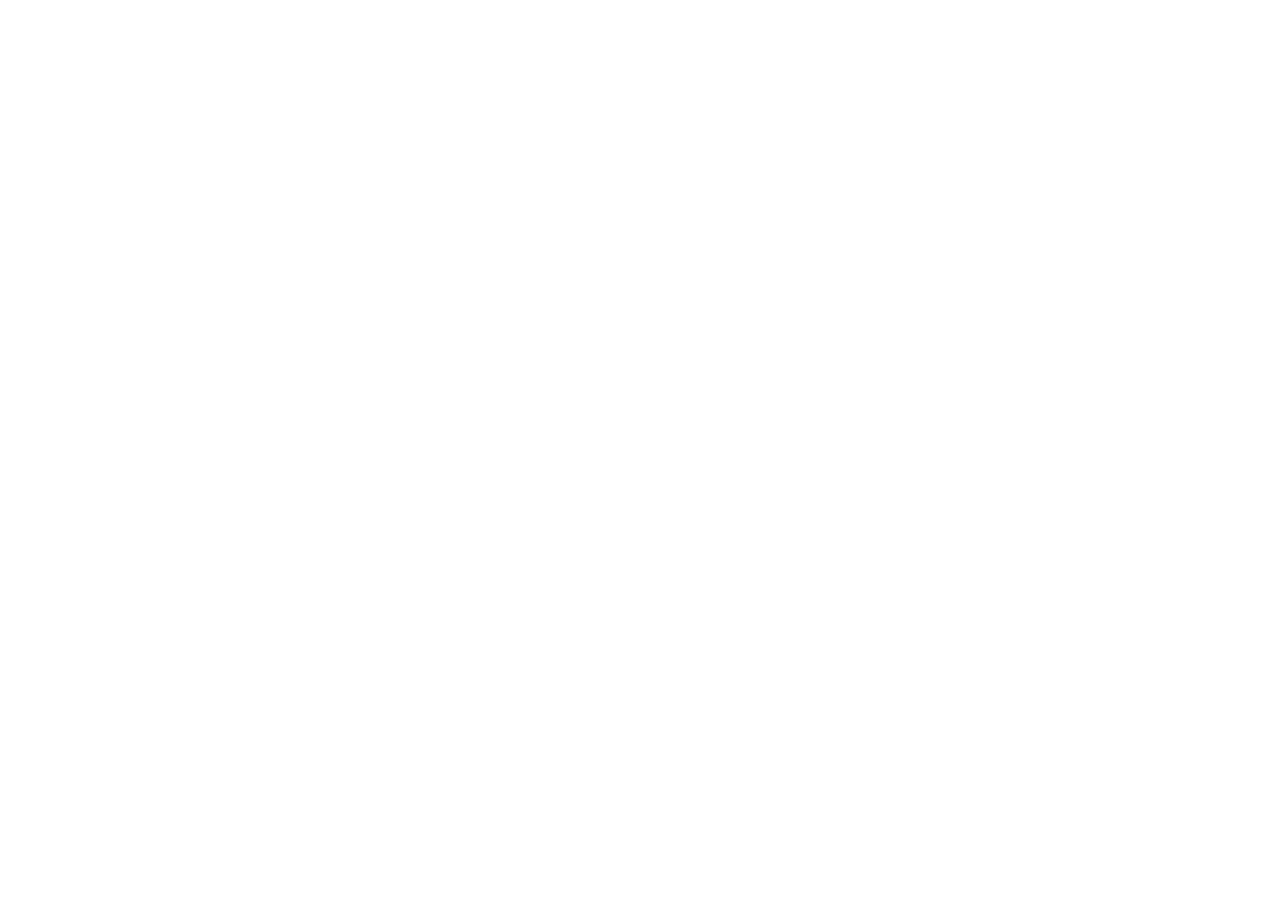
==== index.html @ 2a10653f "add index.html" ====
<!DOCTYPE html>
<html lang="ru">
  <head>
    <meta charset="UTF-8" />
    <meta name="viewport" content="width=device-width, initial-scale=1.0" />
    <title>Project 2 portfolio</title>
  </head>
  <body></body>
</html>
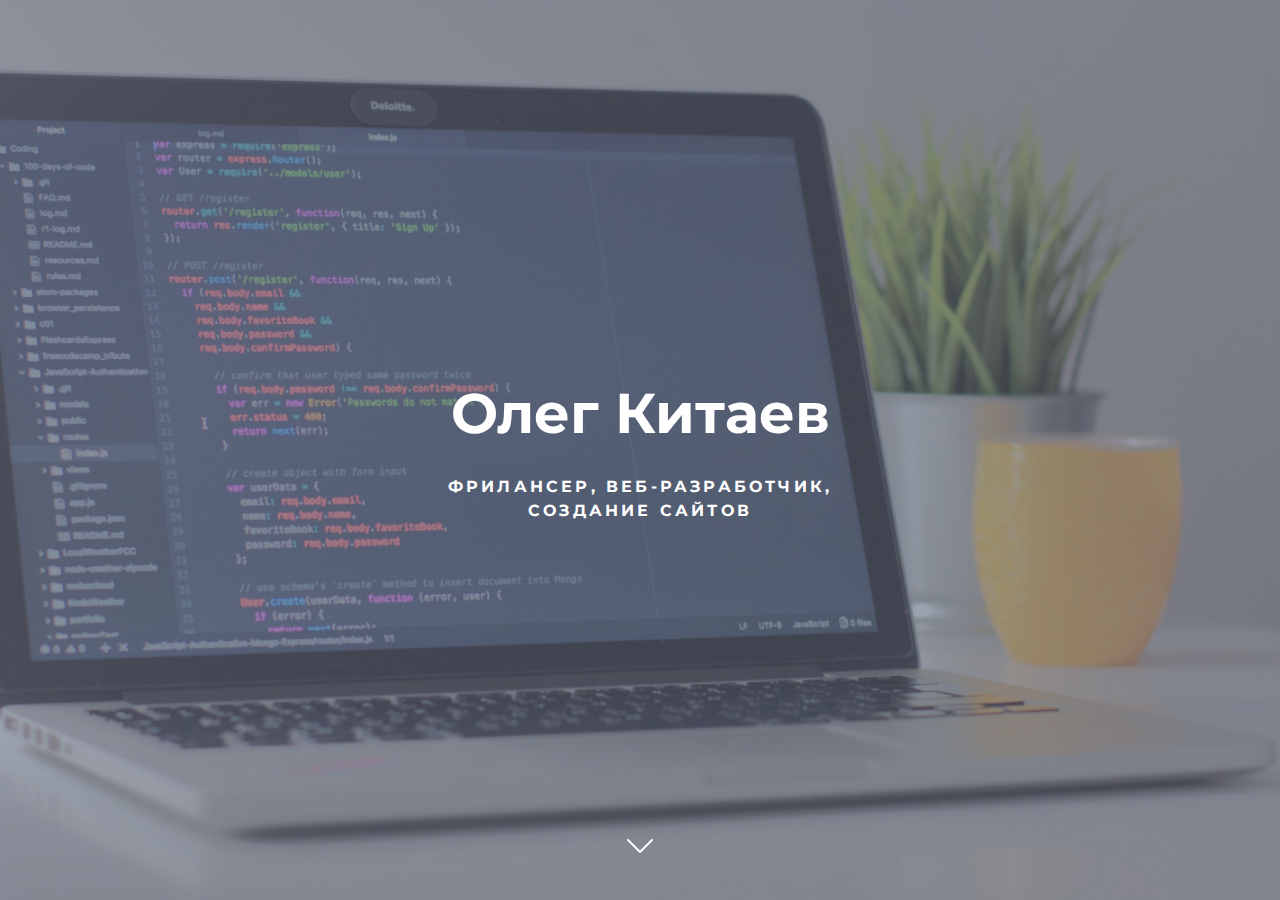
==== commit d69bd9af: "add header section" ====
--- a/index.html
+++ b/index.html
@@ -4,6 +4,19 @@
     <meta charset="UTF-8" />
     <meta name="viewport" content="width=device-width, initial-scale=1.0" />
     <title>Project 2 portfolio</title>
+    <link rel="stylesheet" href="./css/main.css" />
   </head>
-  <body></body>
+  <body>
+    <div class="header">
+  
+        <h1 class="header-title">Олег Китаев</h1>
+        <p class="header-subtitle">
+          фрилансер, веб-разработчик, <br />создание сайтов
+        </p>
+        <div class="header-arrow">
+          <img src="./img/chevron-down.svg" alt="Arrow" />
+        </div>
+
+    </div>
+  </body>
 </html>
--- a/css/main.css
+++ b/css/main.css
@@ -0,0 +1,59 @@
+@import url("https://fonts.googleapis.com/css2?family=Montserrat:wght@400;600;700&display=swap");
+
+/*
+font-family: 'Montserrat', sans-serif;
+*/
+
+body {
+  margin: 0;
+  font-family: "Montserrat", sans-serif;
+}
+
+h1,
+h2,
+h3,
+p {
+  margin: 0;
+}
+
+.header {
+  display: flex;
+  flex-direction: column;
+  justify-content: center;
+  align-items: center;
+  position: relative;
+
+  width: 100%;
+  height: 100vh;
+
+  background-color: #7e838c;
+  background-image: url(../img/header-bg.jpg);
+  background-size: cover;
+  background-position: center;
+
+  color: #fff;
+  text-align: center;
+
+  margin: 0 auto;
+}
+
+.header-title {
+  font-size: 56px;
+  font-weight: 700;
+  line-height: 130%; /* 72.8px */
+  margin-bottom: 25px;
+}
+
+.header-subtitle {
+  font-weight: 700;
+  line-height: 150%; /* 24px */
+  letter-spacing: 3.2px;
+  text-transform: uppercase;
+}
+
+.header-arrow {
+  width: 48px;
+  height: 48px;
+  position: absolute;
+  bottom: 30px;
+}
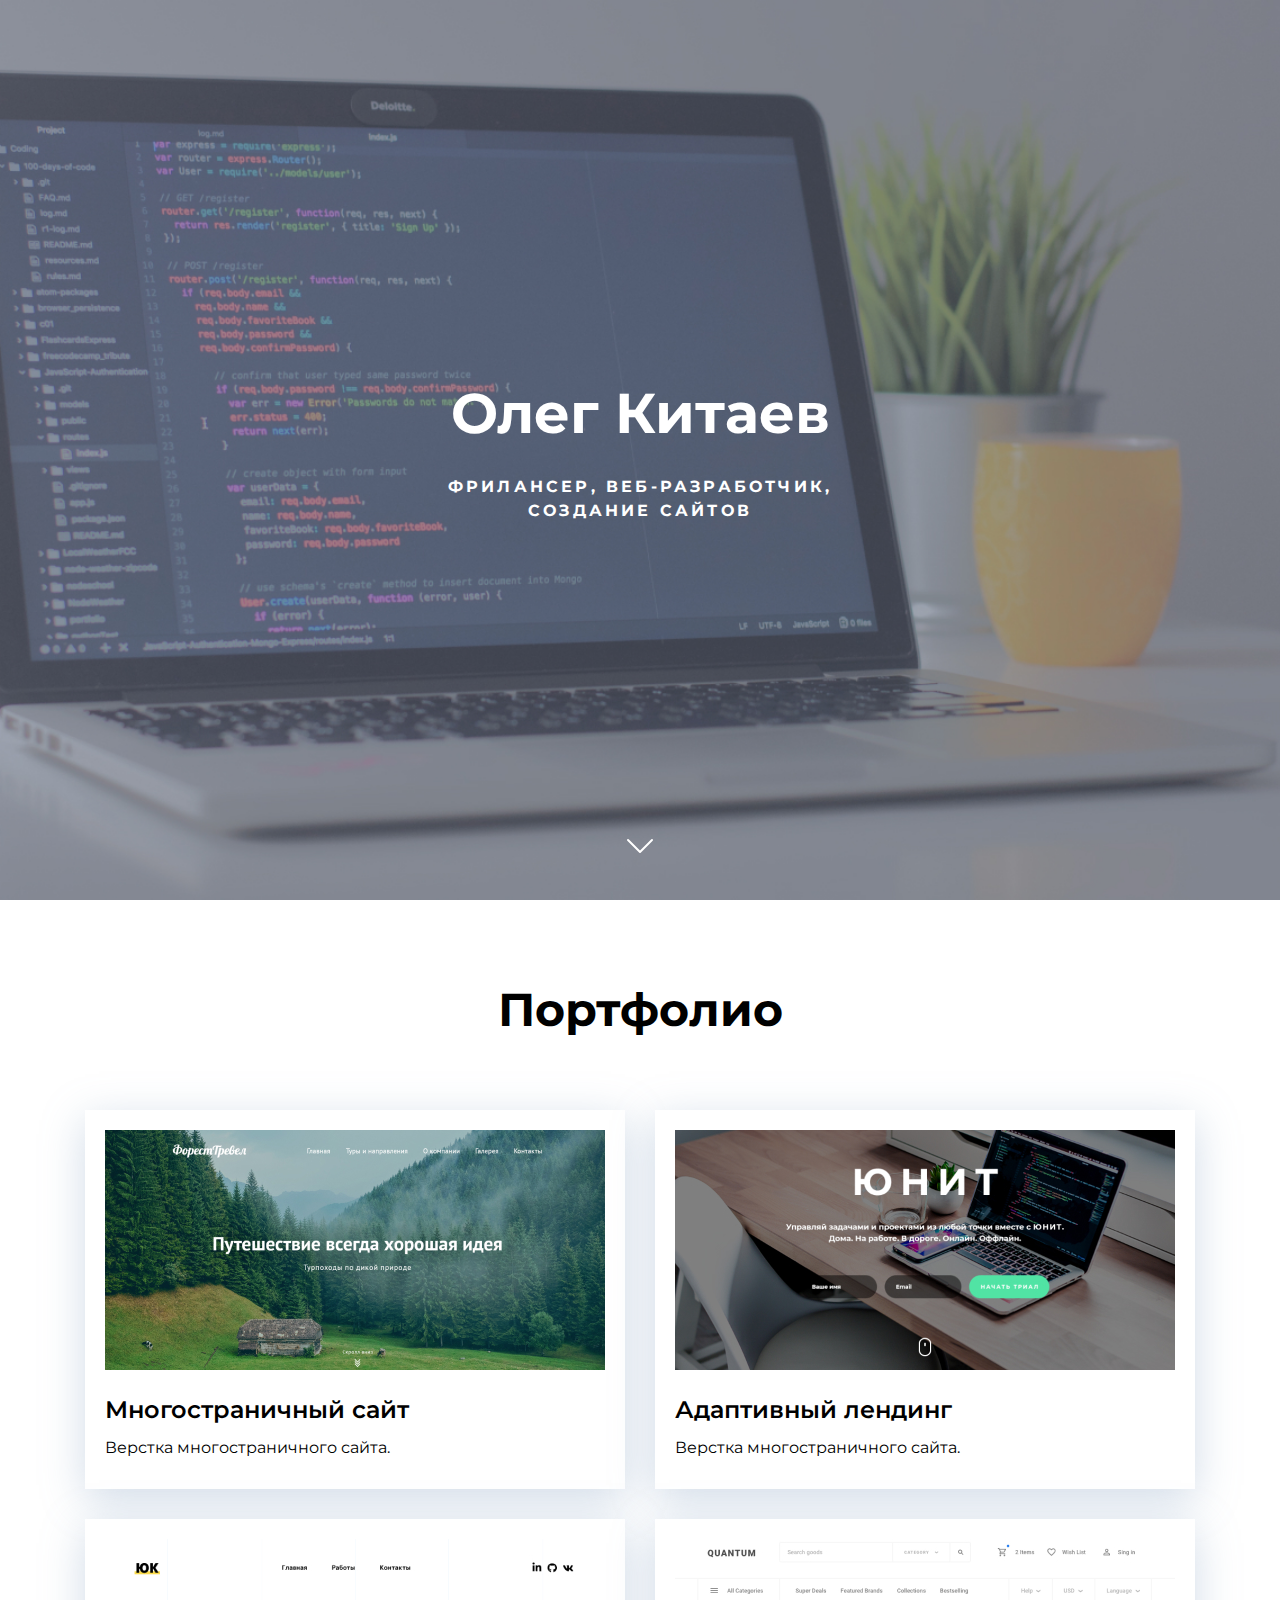
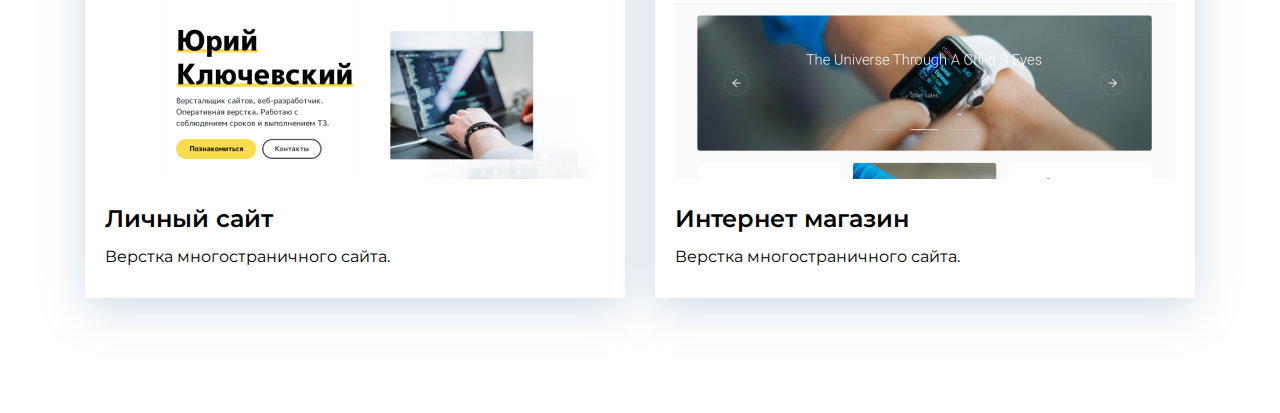
==== commit b25f97f8: "add portfolio section" ====
--- a/index.html
+++ b/index.html
@@ -8,15 +8,60 @@
   </head>
   <body>
     <div class="header">
-  
-        <h1 class="header-title">Олег Китаев</h1>
-        <p class="header-subtitle">
-          фрилансер, веб-разработчик, <br />создание сайтов
-        </p>
-        <div class="header-arrow">
-          <img src="./img/chevron-down.svg" alt="Arrow" />
+      <h1 class="header-title">Олег Китаев</h1>
+      <p class="header-subtitle">
+        фрилансер, веб-разработчик, <br />создание сайтов
+      </p>
+      <div class="header-arrow">
+        <img src="./img/chevron-down.svg" alt="Arrow" />
+      </div>
+    </div>
+
+    <section class="portfolio">
+      <div class="container">
+        <h2 class="section-header">Портфолио</h2>
+        <div class="portfolio-cards-wrapper">
+          <div class="card">
+            <img
+              class="card-img"
+              src="./img/portfolio/card-1.jpg"
+              alt="Многостраничный сайт"
+            />
+            <h3 class="card-title">Многостраничный сайт</h3>
+            <p>Верстка многостраничного сайта.</p>
+          </div>
+
+          <div class="card">
+            <img
+              class="card-img"
+              src="./img/portfolio/card-2.jpg"
+              alt="Многостраничный сайт"
+            />
+            <h3 class="card-title">Адаптивный лендинг</h3>
+            <p>Верстка многостраничного сайта.</p>
+          </div>
+
+          <div class="card">
+            <img
+              class="card-img"
+              src="./img/portfolio/card-3.jpg"
+              alt="Многостраничный сайт"
+            />
+            <h3 class="card-title">Личный сайт</h3>
+            <p>Верстка многостраничного сайта.</p>
+          </div>
+
+          <div class="card">
+            <img
+              class="card-img"
+              src="./img/portfolio/card-4.jpg"
+              alt="Многостраничный сайт"
+            />
+            <h3 class="card-title">Интернет магазин</h3>
+            <p>Верстка многостраничного сайта.</p>
+          </div>
         </div>
-
-    </div>
+      </div>
+    </section>
   </body>
 </html>
--- a/css/main.css
+++ b/css/main.css
@@ -3,6 +3,10 @@
 /*
 font-family: 'Montserrat', sans-serif;
 */
+
+* {
+  box-sizing: border-box;
+}
 
 body {
   margin: 0;
@@ -12,8 +16,21 @@
 h1,
 h2,
 h3,
-p {
+p,
+ul {
   margin: 0;
+  padding: 0;
+}
+
+.container {
+  max-width: 1140px;
+  margin: 0 auto;
+
+  padding: 0 15px;
+}
+
+.none {
+  display: none !important;
 }
 
 .header {
@@ -57,3 +74,57 @@
   position: absolute;
   bottom: 30px;
 }
+
+.portfolio {
+  padding: 80px 0 115px;
+  color: #000;
+}
+
+.section-header {
+  text-align: center;
+  font-size: 46px;
+  font-weight: 700;
+  line-height: 130%; /* 59.8px */
+  margin-bottom: 70px;
+}
+
+.portfolio-cards-wrapper {
+  display: flex;
+  flex-wrap: wrap;
+  justify-content: space-between;
+}
+
+.card {
+  max-width: 540px;
+  background-color: white;
+  padding: 20px;
+  margin-bottom: 30px;
+
+  /* card-shadow */
+  box-shadow: 0px 10px 40px 0px rgba(126, 155, 189, 0.35);
+}
+
+.card:last-child,
+.card:nth-last-child(2) {
+  margin-bottom: 0;
+}
+
+.card-img {
+  margin-bottom: 20px;
+}
+
+.card-title {
+  /* color: #000; */
+  font-size: 24px;
+  font-weight: 600;
+  line-height: 130%; /* 31.2px */
+  margin-bottom: 13px;
+}
+
+.card p {
+  /* color: #000; */
+  font-size: 16px;
+  font-weight: 400;
+  line-height: 130%; /* 20.8px */
+  margin-bottom: 10px;
+}
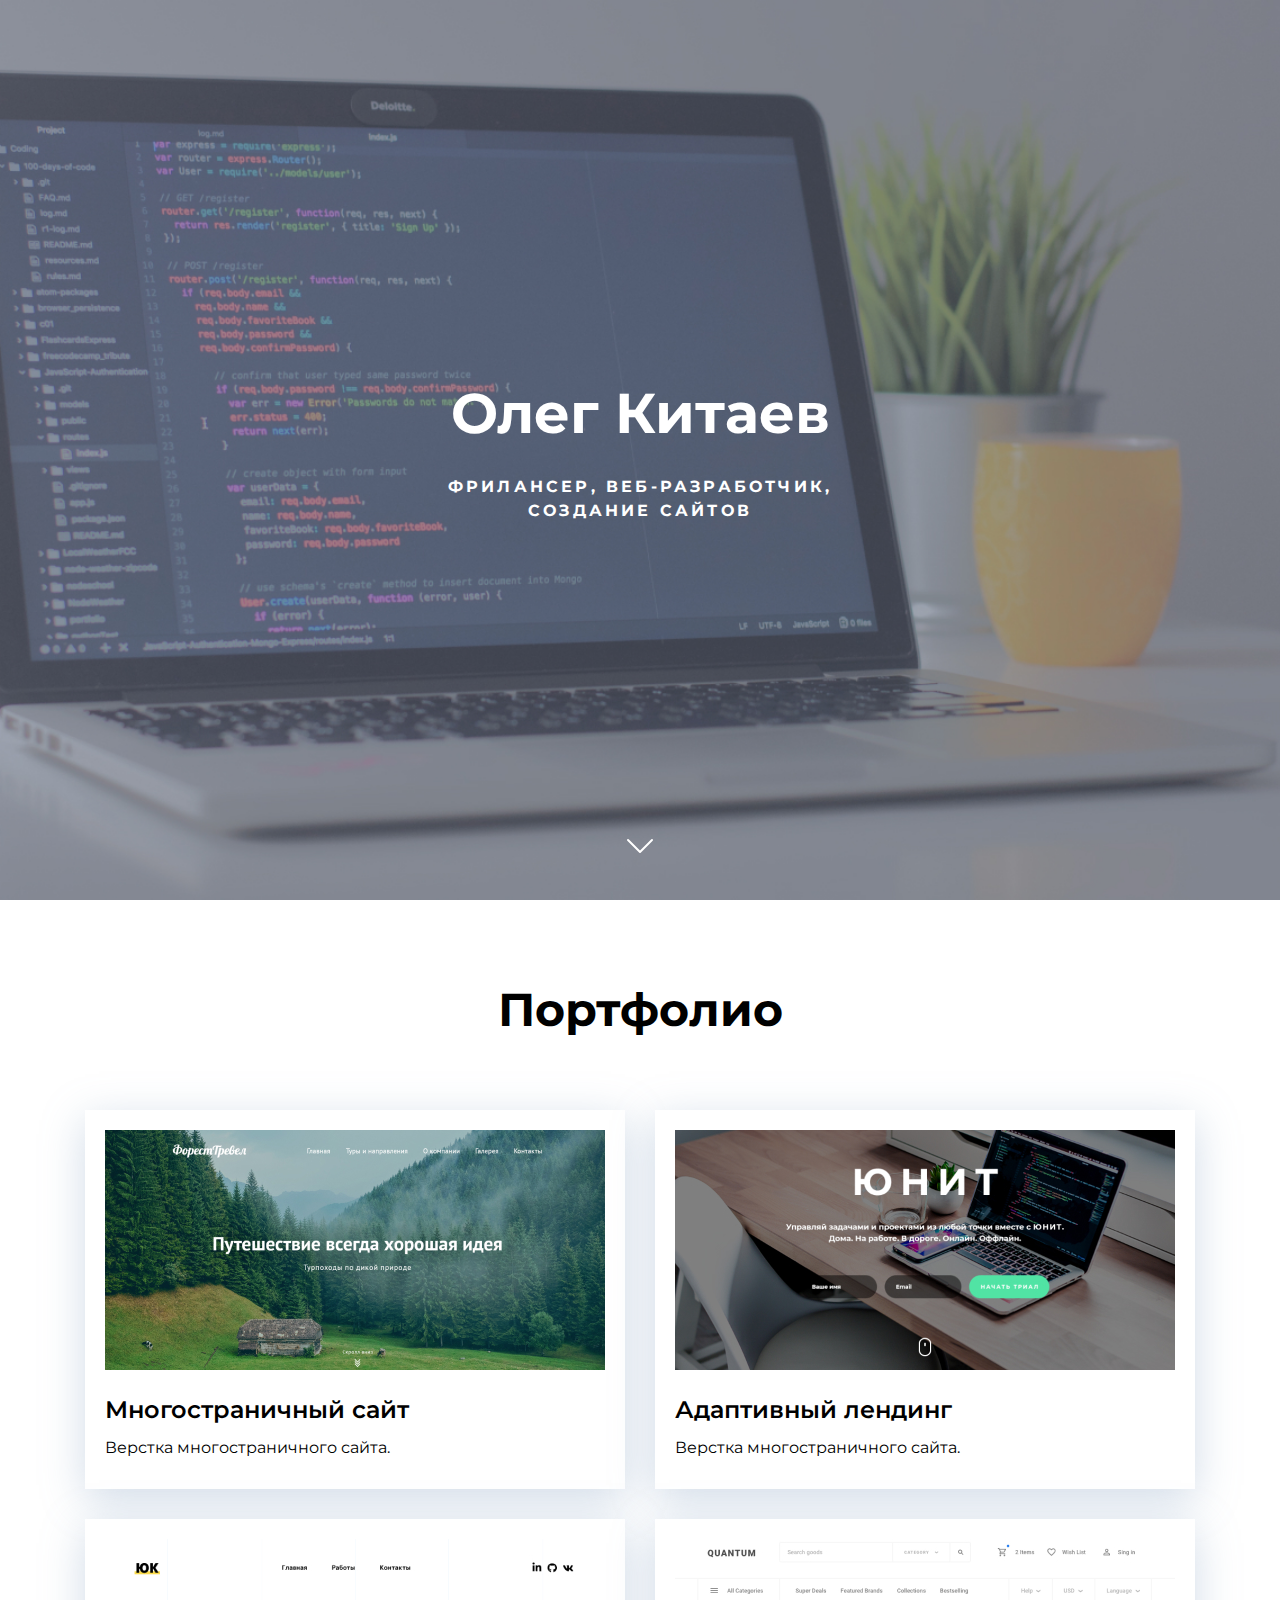
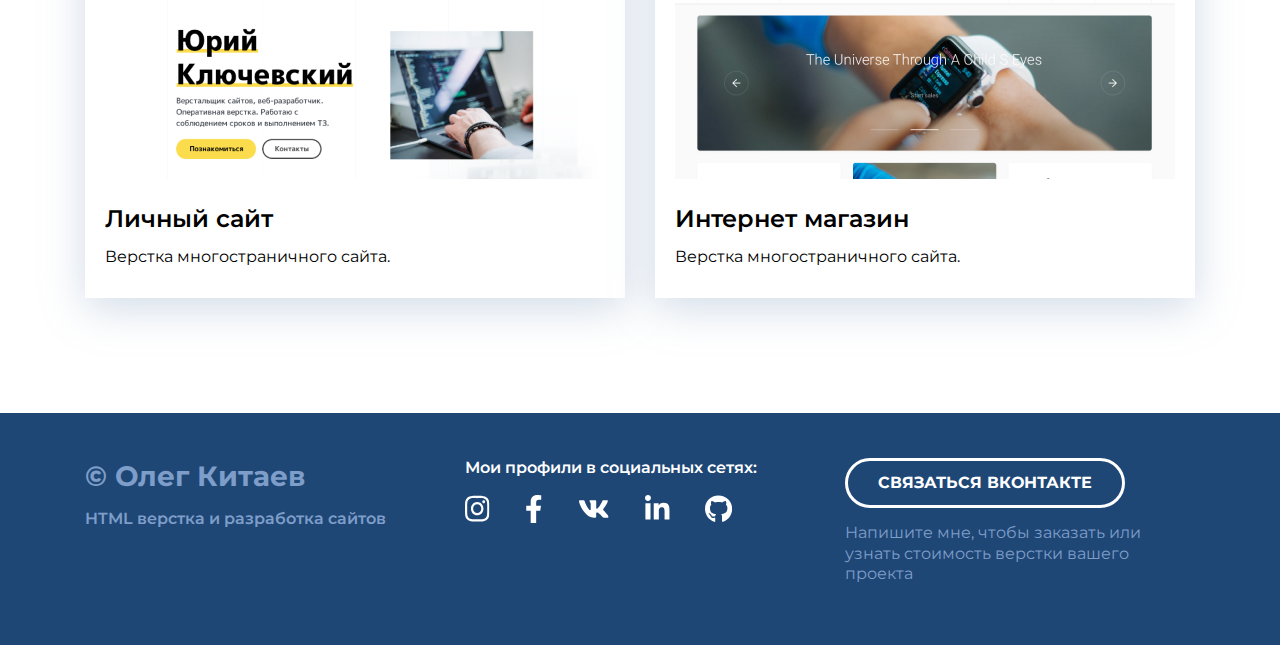
==== commit 48693ccb: "add footer section" ====
--- a/index.html
+++ b/index.html
@@ -63,5 +63,39 @@
         </div>
       </div>
     </section>
+
+    <footer class="footer">
+      <div class="container">
+        <div class="footer-row">
+          <div class="footer-copyright">
+            <div class="footer-copyright-name">© Олег Китаев</div>
+            <p>HTML верстка и разработка сайтов</p>
+          </div>
+
+          <div class="footer-socials">
+            <p>Мои профили в социальных сетях:</p>
+            <div class="footer-socials-row">
+              <a href="#"><img src="img/icons/instagram.svg" alt="" /></a>
+
+              <a href="#"><img src="img/icons/facebook.svg" alt="" /></a>
+
+              <a href="#"><img src="img/icons/vk.svg" alt="" /></a>
+
+              <a href="#"><img src="img/icons/linkedin.svg" alt="" /></a>
+
+              <a href="#"><img src="img/icons/github.svg" alt="" /></a>
+            </div>
+          </div>
+
+          <div class="footer-contacts">
+            <a href="#" class="footer-button">Связаться Вконтакте</a>
+            <p>
+              Напишите мне, чтобы заказать или узнать стоимость верстки вашего
+              проекта
+            </p>
+          </div>
+        </div>
+      </div>
+    </footer>
   </body>
 </html>
--- a/css/main.css
+++ b/css/main.css
@@ -57,13 +57,13 @@
 .header-title {
   font-size: 56px;
   font-weight: 700;
-  line-height: 130%; /* 72.8px */
+  line-height: 1.3; /* 72.8px */
   margin-bottom: 25px;
 }
 
 .header-subtitle {
   font-weight: 700;
-  line-height: 150%; /* 24px */
+  line-height: 1.5; /* 24px */
   letter-spacing: 3.2px;
   text-transform: uppercase;
 }
@@ -84,7 +84,7 @@
   text-align: center;
   font-size: 46px;
   font-weight: 700;
-  line-height: 130%; /* 59.8px */
+  line-height: 1.3; /* 59.8px */
   margin-bottom: 70px;
 }
 
@@ -117,7 +117,7 @@
   /* color: #000; */
   font-size: 24px;
   font-weight: 600;
-  line-height: 130%; /* 31.2px */
+  line-height: 1.3; /* 31.2px */
   margin-bottom: 13px;
 }
 
@@ -125,6 +125,77 @@
   /* color: #000; */
   font-size: 16px;
   font-weight: 400;
-  line-height: 130%; /* 20.8px */
+  line-height: 1.3; /* 20.8px */
   margin-bottom: 10px;
 }
+
+.footer {
+  background-color: #1e4776;
+  color: white;
+  padding: 45px 0;
+}
+
+.footer-row {
+  display: flex;
+  justify-content: space-between;
+}
+
+.footer-copyright,
+.footer-socials,
+.footer-contacts {
+  max-width: 350px;
+  width: 100%;
+}
+
+.footer-copyright {
+  color: #7e9ec9;
+  line-height: 1.3;
+}
+
+.footer-copyright-name {
+  font-size: 28px;
+  font-weight: 700;
+  margin-bottom: 15px;
+}
+
+.footer-copyright p {
+  font-size: 16px;
+  font-weight: 600;
+}
+
+.footer-socials p {
+  font-size: 16px;
+  font-weight: 600;
+  line-height: 1.3; /* 20.8px */
+  margin-bottom: 15px;
+}
+
+.footer-socials-row {
+  display: flex;
+  column-gap: 35px;
+  align-items: center;
+}
+
+.footer-contacts p {
+  color: #7e9ec9;
+  font-size: 16px;
+  font-weight: 400;
+  line-height: 1.3; /* 20.8px */
+  margin: 15px 0;
+}
+
+.footer-button {
+  display: inline-block;
+  padding: 0 30px;
+  height: 50px;
+
+  border-radius: 50px;
+  border: 3px solid #fff;
+
+  color: #fff;
+  font-size: 16px;
+  font-weight: 700;
+  line-height: 44px;
+  text-transform: uppercase;
+  text-decoration: none;
+}
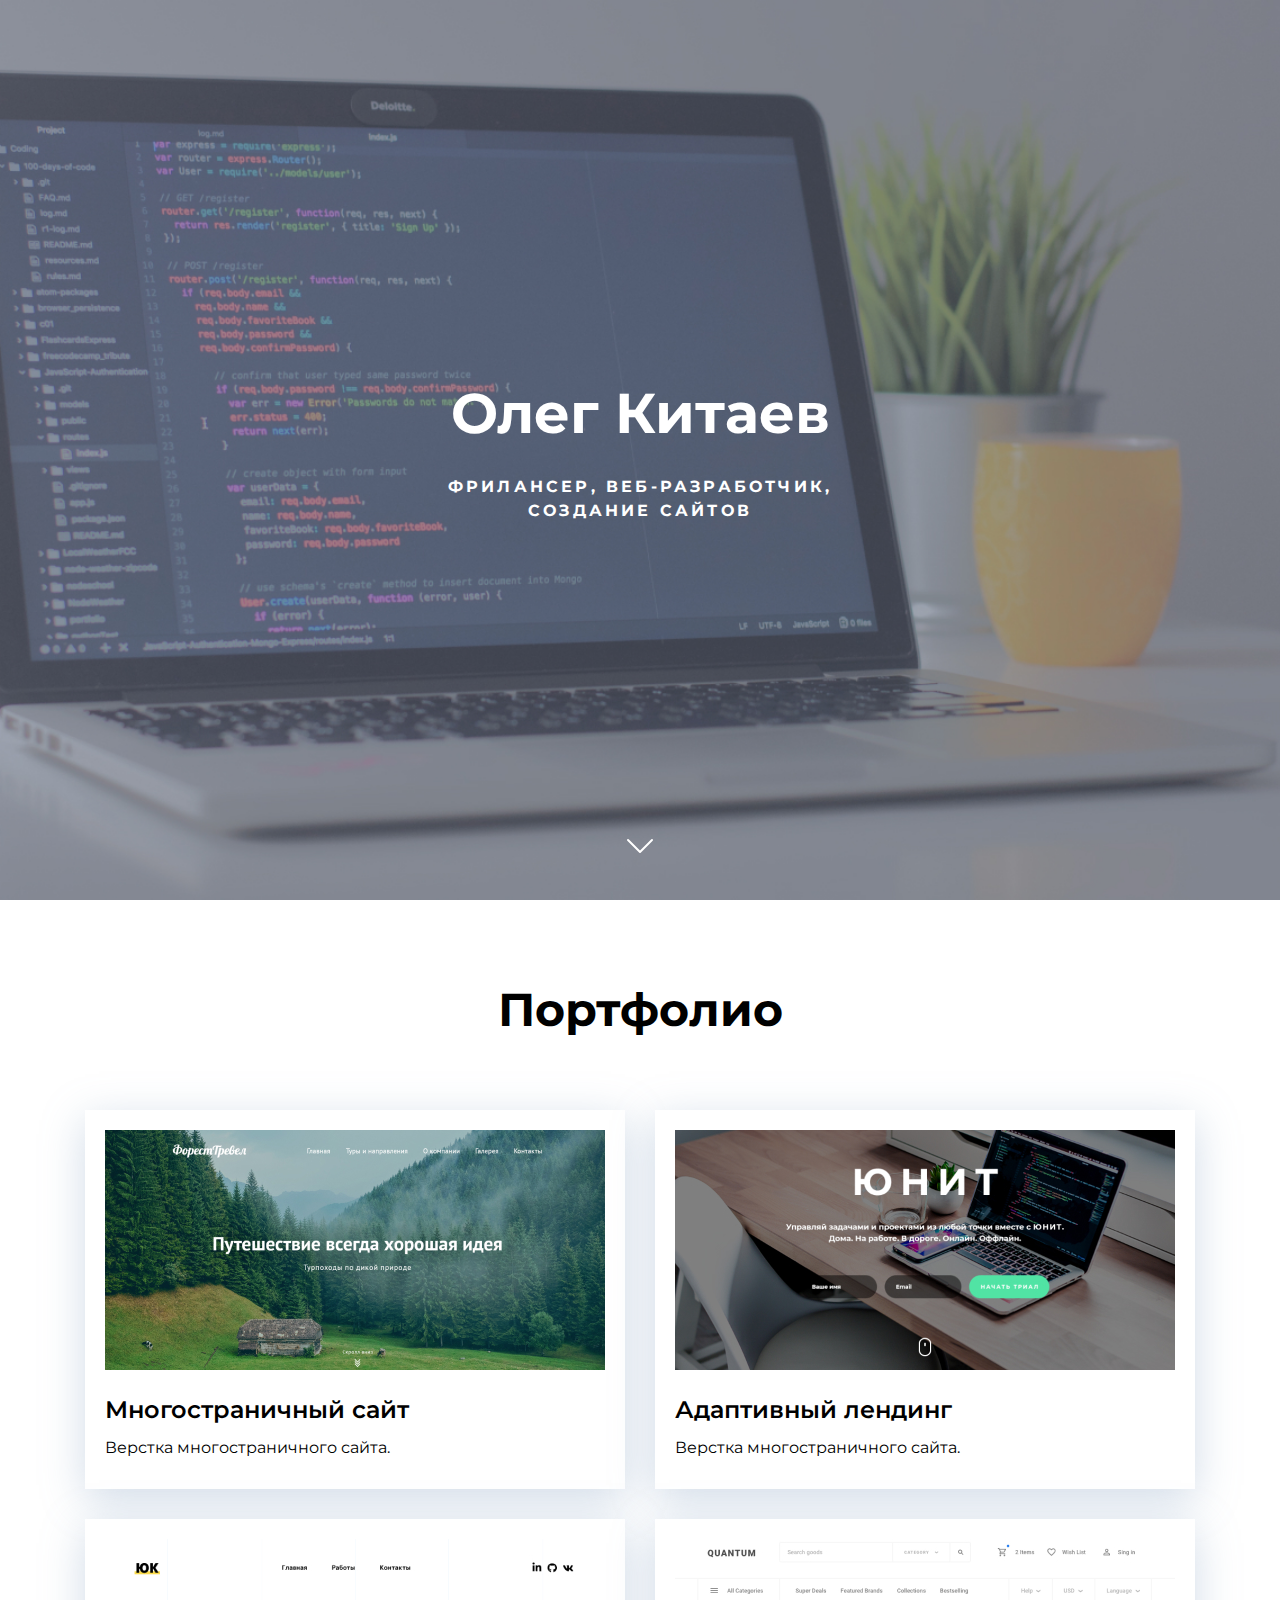
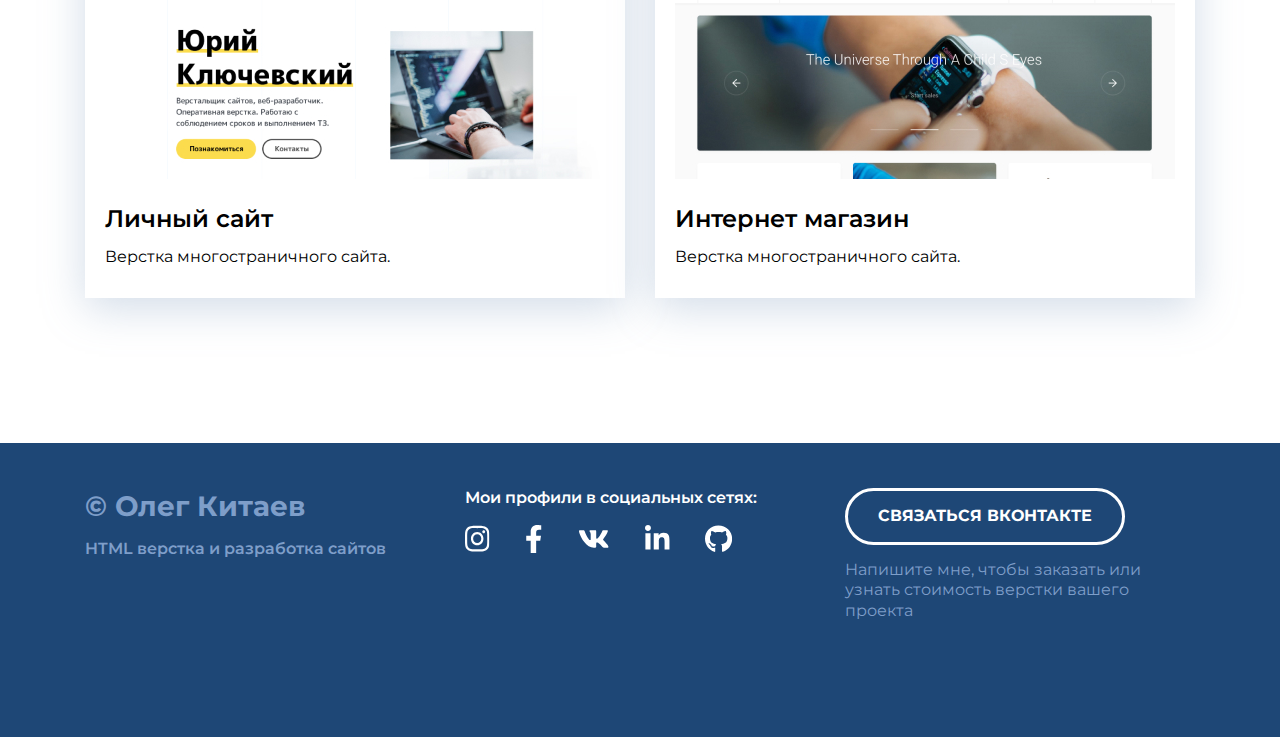
==== commit 96c78390: "add adaptive layout" ====
--- a/index.html
+++ b/index.html
@@ -5,6 +5,7 @@
     <meta name="viewport" content="width=device-width, initial-scale=1.0" />
     <title>Project 2 portfolio</title>
     <link rel="stylesheet" href="./css/main.css" />
+    <link rel="stylesheet" href="./css/media.css" />
   </head>
   <body>
     <div class="header">
@@ -17,52 +18,62 @@
       </div>
     </div>
 
-    <section class="portfolio">
-      <div class="container">
-        <h2 class="section-header">Портфолио</h2>
-        <div class="portfolio-cards-wrapper">
-          <div class="card">
-            <img
-              class="card-img"
-              src="./img/portfolio/card-1.jpg"
-              alt="Многостраничный сайт"
-            />
-            <h3 class="card-title">Многостраничный сайт</h3>
-            <p>Верстка многостраничного сайта.</p>
-          </div>
+    <main class="">
+      <section class="portfolio">
+        <div class="container">
+          <h2 class="section-header">Портфолио</h2>
+          <div class="portfolio-cards-wrapper">
+            <div class="card">
+              <a class="card-link" href="forest-travel.html">
+                <img
+                  class="card-img"
+                  src="./img/portfolio/card-1.jpg"
+                  alt="Многостраничный сайт"
+                />
+                <h3 class="card-title">Многостраничный сайт</h3>
+                <p>Верстка многостраничного сайта.</p>
+              </a>
+            </div>
 
-          <div class="card">
-            <img
-              class="card-img"
-              src="./img/portfolio/card-2.jpg"
-              alt="Многостраничный сайт"
-            />
-            <h3 class="card-title">Адаптивный лендинг</h3>
-            <p>Верстка многостраничного сайта.</p>
-          </div>
+            <div class="card">
+              <a class="card-link" href="#">
+                <img
+                  class="card-img"
+                  src="./img/portfolio/card-2.jpg"
+                  alt="Многостраничный сайт"
+                />
+                <h3 class="card-title">Адаптивный лендинг</h3>
+                <p>Верстка многостраничного сайта.</p>
+              </a>
+            </div>
 
-          <div class="card">
-            <img
-              class="card-img"
-              src="./img/portfolio/card-3.jpg"
-              alt="Многостраничный сайт"
-            />
-            <h3 class="card-title">Личный сайт</h3>
-            <p>Верстка многостраничного сайта.</p>
-          </div>
+            <div class="card">
+              <a class="card-link" href="#">
+                <img
+                  class="card-img"
+                  src="./img/portfolio/card-3.jpg"
+                  alt="Многостраничный сайт"
+                />
+                <h3 class="card-title">Личный сайт</h3>
+                <p>Верстка многостраничного сайта.</p>
+              </a>
+            </div>
 
-          <div class="card">
-            <img
-              class="card-img"
-              src="./img/portfolio/card-4.jpg"
-              alt="Многостраничный сайт"
-            />
-            <h3 class="card-title">Интернет магазин</h3>
-            <p>Верстка многостраничного сайта.</p>
+            <div class="card">
+              <a class="card-link" href="#">
+                <img
+                  class="card-img"
+                  src="./img/portfolio/card-4.jpg"
+                  alt="Многостраничный сайт"
+                />
+                <h3 class="card-title">Интернет магазин</h3>
+                <p>Верстка многостраничного сайта.</p>
+              </a>
+            </div>
           </div>
         </div>
-      </div>
-    </section>
+      </section>
+    </main>
 
     <footer class="footer">
       <div class="container">
@@ -88,7 +99,7 @@
           </div>
 
           <div class="footer-contacts">
-            <a href="#" class="footer-button">Связаться Вконтакте</a>
+            <a href="#" class="footer-button">Связаться&nbsp;Вконтакте</a>
             <p>
               Напишите мне, чтобы заказать или узнать стоимость верстки вашего
               проекта
--- a/css/main.css
+++ b/css/main.css
@@ -22,6 +22,10 @@
   padding: 0;
 }
 
+img {
+  max-width: 100%;
+}
+
 .container {
   max-width: 1140px;
   margin: 0 auto;
@@ -91,22 +95,38 @@
 .portfolio-cards-wrapper {
   display: flex;
   flex-wrap: wrap;
-  justify-content: space-between;
+  column-gap: 30px;
+  justify-content: center;
 }
 
 .card {
   max-width: 540px;
   background-color: white;
+  margin-bottom: 30px;
+
+  box-shadow: 0px 10px 40px 0px rgba(126, 155, 189, 0.35);
+  transition: transform 0.2s ease-in;
+}
+
+.card:hover {
+  transform: translateY(-10px);
+}
+
+.card-link {
+  display: block;
   padding: 20px;
-  margin-bottom: 30px;
-
-  /* card-shadow */
-  box-shadow: 0px 10px 40px 0px rgba(126, 155, 189, 0.35);
+  text-decoration: none;
+  color: #000;
+  transition: color 0.2s ease-in;
+}
+
+.card-link:hover {
+  color: rgb(39, 91, 236);
 }
 
 .card:last-child,
 .card:nth-last-child(2) {
-  margin-bottom: 0;
+  /* margin-bottom: 0; */
 }
 
 .card-img {
@@ -132,12 +152,15 @@
 .footer {
   background-color: #1e4776;
   color: white;
-  padding: 45px 0;
+  padding: 45px 0 100px;
 }
 
 .footer-row {
   display: flex;
+  flex-wrap: wrap;
   justify-content: space-between;
+  column-gap: 10px;
+  row-gap: 30px;
 }
 
 .footer-copyright,
@@ -186,8 +209,8 @@
 
 .footer-button {
   display: inline-block;
-  padding: 0 30px;
-  height: 50px;
+  padding: 15px 30px;
+  /* height: 50px; */
 
   border-radius: 50px;
   border: 3px solid #fff;
@@ -195,7 +218,67 @@
   color: #fff;
   font-size: 16px;
   font-weight: 700;
-  line-height: 44px;
+  line-height: 1.3;
   text-transform: uppercase;
   text-decoration: none;
-}
+
+  transition: all 0.2s ease-in;
+}
+
+.footer-button:hover {
+  background-color: #fff;
+  color: #1e4776;
+}
+
+/* Project */
+
+.project {
+  padding: 80px 0 120px;
+  text-align: center;
+  color: #000;
+}
+
+.project-header {
+  font-size: 46px;
+  font-weight: 700;
+  line-height: 1.3; /* 59.8px */
+  margin-bottom: 40px;
+}
+
+.project-img {
+  margin-bottom: 69px;
+}
+
+.project-description {
+  max-width: 730px;
+  margin: 0 auto 60px;
+}
+
+.project-description p {
+  font-size: 16px;
+  font-weight: 400;
+  line-height: 1.5; /* 24px */
+
+  margin-bottom: 15px;
+}
+
+.project-btn-back {
+  display: inline-block;
+  color: #275bec;
+  font-size: 16px;
+  font-weight: 700;
+  line-height: 1.3; /* 20.8px */
+  text-transform: uppercase;
+  text-decoration: none;
+
+  padding: 20px 30px;
+  border-radius: 50px;
+  border: 3px solid #275bec;
+
+  transition: all 0.2s ease-in;
+}
+
+.project-btn-back:hover {
+  background-color: #275bec;
+  color: white;
+}
--- a/css/media.css
+++ b/css/media.css
@@ -0,0 +1,94 @@
+@media (max-width: 1140px) {
+  .footer {
+    padding: 40px 0 61px;
+  }
+  .footer-row {
+    flex-direction: column-reverse;
+    row-gap: 50px;
+    align-items: center;
+  }
+
+  .footer-contacts,
+  .footer-socials,
+  .footer-copyright {
+    text-align: center;
+  }
+
+  .footer-socials-row {
+    justify-content: center;
+  }
+
+  .footer-copyright-name {
+    font-size: 18px;
+  }
+
+  .footer-contacts p,
+  .footer-socials p,
+  .footer-copyright p {
+    font-size: 14px;
+  }
+}
+
+@media (max-width: 760px) {
+  .container {
+    padding: 0 10px;
+  }
+
+  .header-title {
+    font-size: 38px;
+  }
+
+  .header-subtitle {
+    font-size: 14px;
+  }
+
+  .portfolio {
+    padding: 40px 10px 40px;
+  }
+
+  .section-header {
+    font-size: 38px;
+    margin-bottom: 40px;
+  }
+
+  .card-link {
+    padding: 15px;
+  }
+
+  .card-img {
+    margin-bottom: 10px;
+  }
+
+  .card-title {
+    font-size: 16px;
+  }
+
+  .card p {
+    font-size: 14px;
+  }
+
+  .footer-button {
+    padding: 15px 25px;
+  }
+
+  .project {
+    padding: 40px 0 60px;
+  }
+
+  .project-header {
+    font-size: 28px;
+    margin-bottom: 30px;
+  }
+
+  .project-img {
+    margin-bottom: 20px;
+  }
+
+  .project-description {
+    margin-bottom: 50px;
+  }
+
+  .project-btn-back {
+    padding: 20px 18px;
+  }
+}
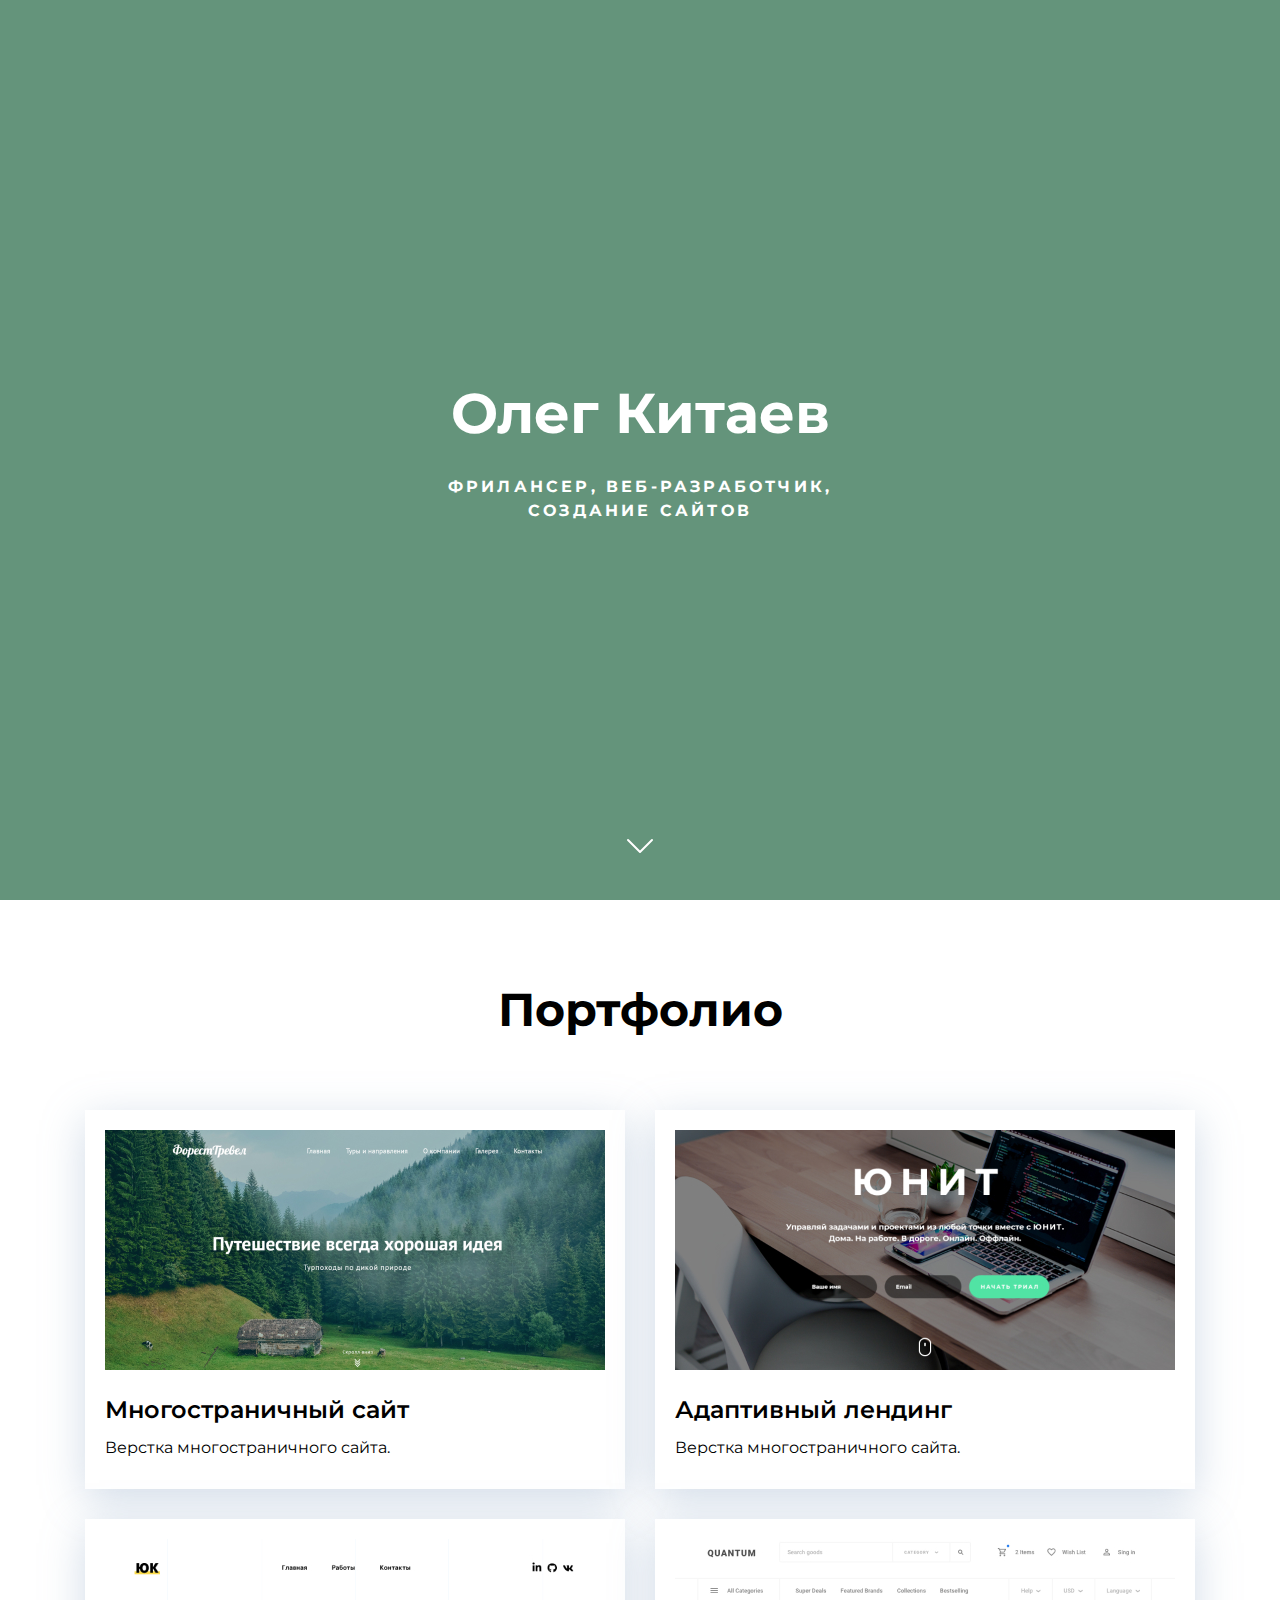
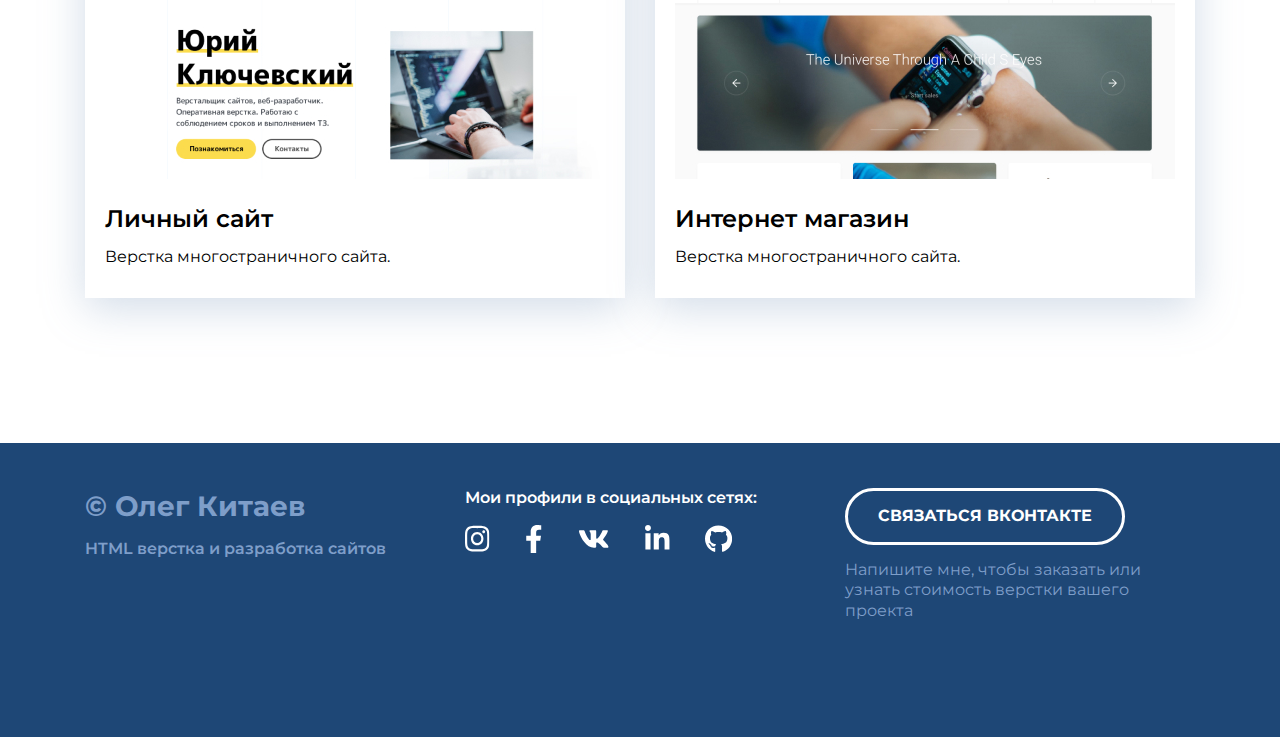
==== commit e8704899: "add video cover for header" ====
--- a/index.html
+++ b/index.html
@@ -8,18 +8,18 @@
     <link rel="stylesheet" href="./css/media.css" />
   </head>
   <body>
-    <div class="header">
+    <div class="header" id="header">
       <h1 class="header-title">Олег Китаев</h1>
       <p class="header-subtitle">
         фрилансер, веб-разработчик, <br />создание сайтов
       </p>
-      <div class="header-arrow">
+      <a href="#portfolio" class="header-arrow">
         <img src="./img/chevron-down.svg" alt="Arrow" />
-      </div>
+      </a>
     </div>
 
     <main class="">
-      <section class="portfolio">
+      <section class="portfolio" id="portfolio">
         <div class="container">
           <h2 class="section-header">Портфолио</h2>
           <div class="portfolio-cards-wrapper">
@@ -108,5 +108,9 @@
         </div>
       </div>
     </footer>
+
+    <script src="./libs/jquery/jquery-3.7.1.min.js"></script>
+    <script src="./libs/vide/jquery.vide.min.js"></script>
+    <script src="./js/main.js"></script>
   </body>
 </html>
--- a/css/main.css
+++ b/css/main.css
@@ -6,6 +6,10 @@
 
 * {
   box-sizing: border-box;
+}
+
+html {
+  scroll-behavior: smooth;
 }
 
 body {
@@ -47,8 +51,8 @@
   width: 100%;
   height: 100vh;
 
-  background-color: #7e838c;
-  background-image: url(../img/header-bg.jpg);
+  /* background-color: #7e838c;
+  background-image: url(../img/header-bg.jpg); */
   background-size: cover;
   background-position: center;
 
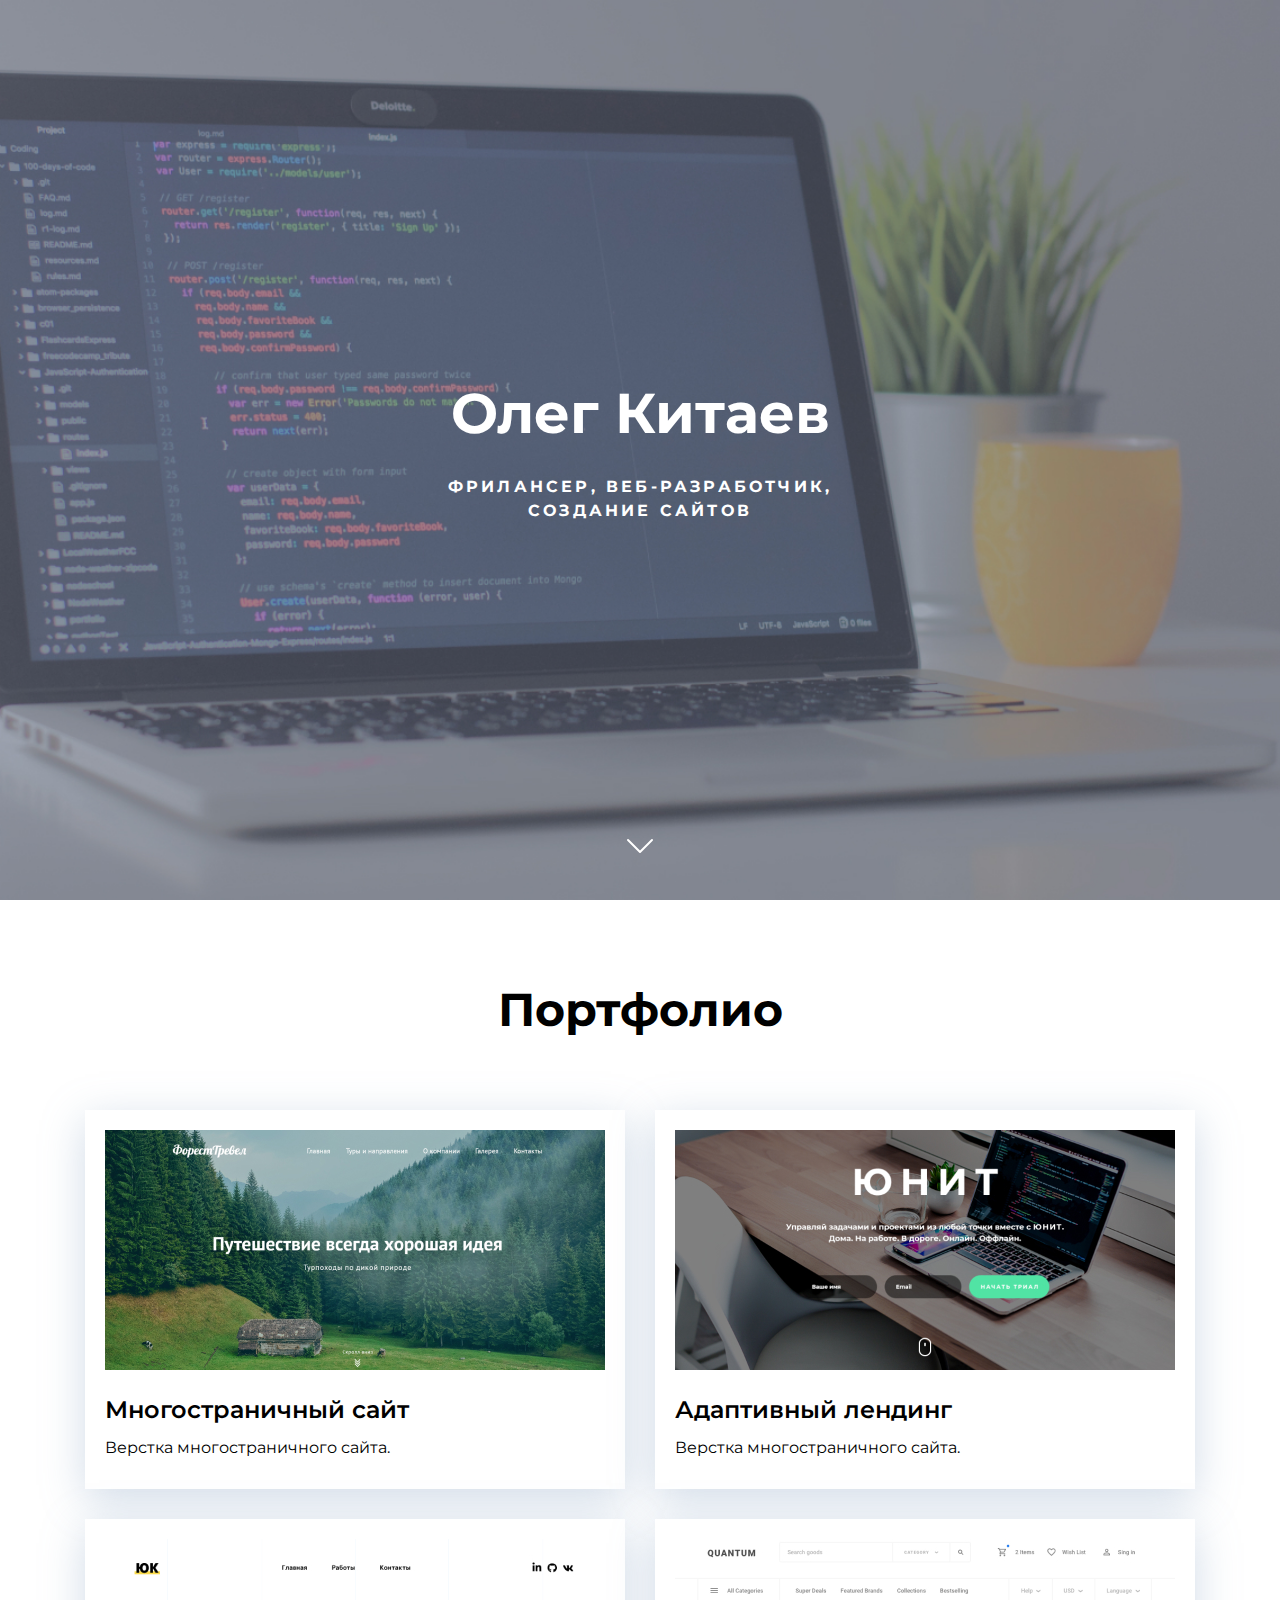
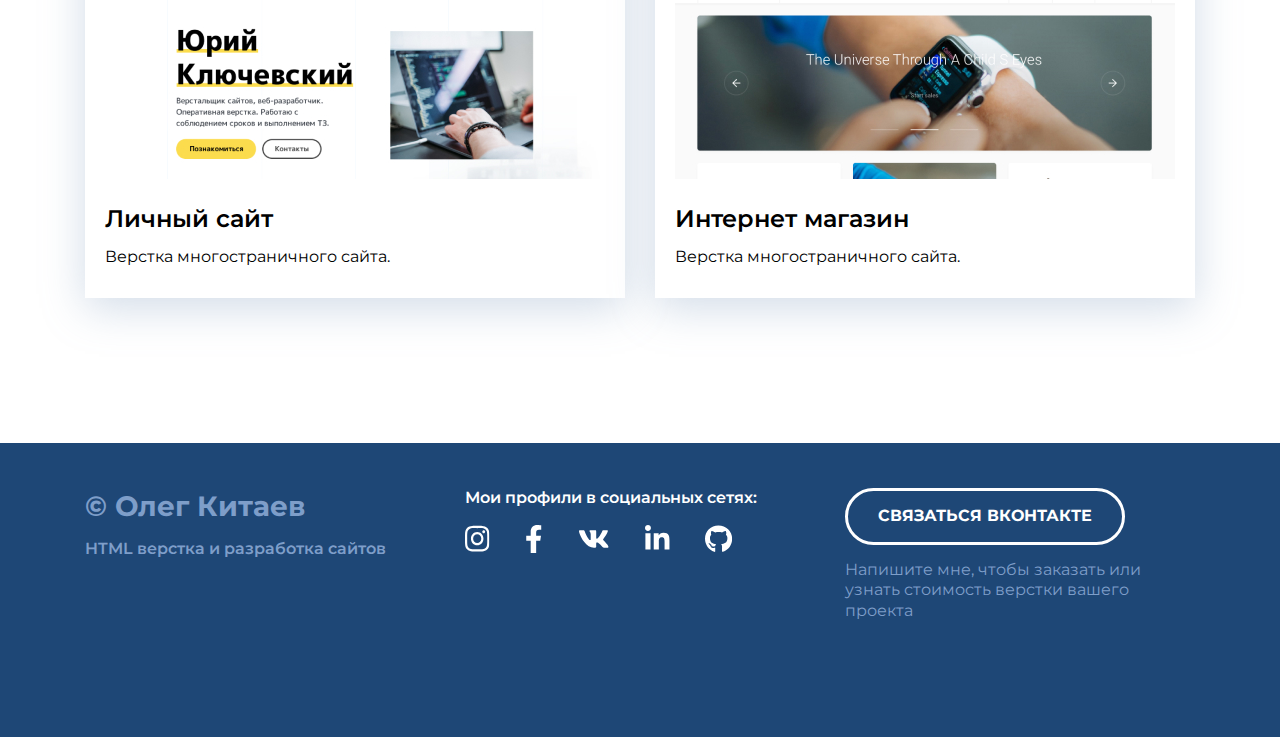
==== commit 31ff765f: "autoplay video switch off" ====
--- a/index.html
+++ b/index.html
@@ -111,6 +111,6 @@
 
     <script src="./libs/jquery/jquery-3.7.1.min.js"></script>
     <script src="./libs/vide/jquery.vide.min.js"></script>
-    <script src="./js/main.js"></script>
+    <!-- <script src="./js/main.js"></script> -->
   </body>
 </html>
--- a/css/main.css
+++ b/css/main.css
@@ -51,8 +51,8 @@
   width: 100%;
   height: 100vh;
 
-  /* background-color: #7e838c;
-  background-image: url(../img/header-bg.jpg); */
+  background-color: #7e838c;
+  background-image: url(./../img/header-bg.jpg);
   background-size: cover;
   background-position: center;
 
